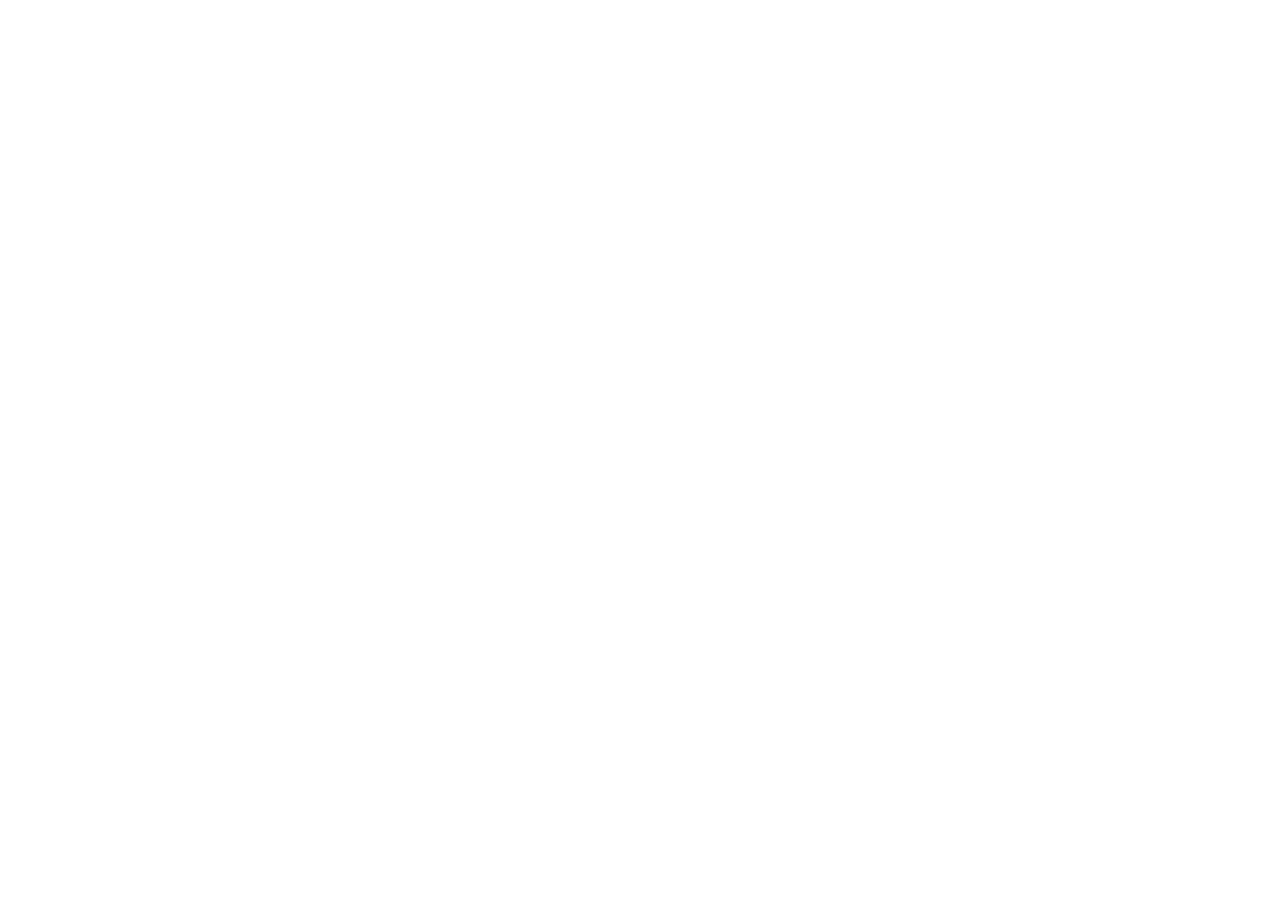
==== index.html @ c8da80b2 "init commit in dev" ====
<!DOCTYPE html>
<html lang="en">
<head>
    <meta charset="UTF-8">
    <meta http-equiv="X-UA-Compatible" content="IE=edge">
    <meta name="viewport" content="width=device-width, initial-scale=1.0">
    <link rel="stylesheet" href="style.css">
    <link rel="stylesheet" href="media.css">
    <title>Dashboard</title>
</head>
<body>
    
</body>
</html>
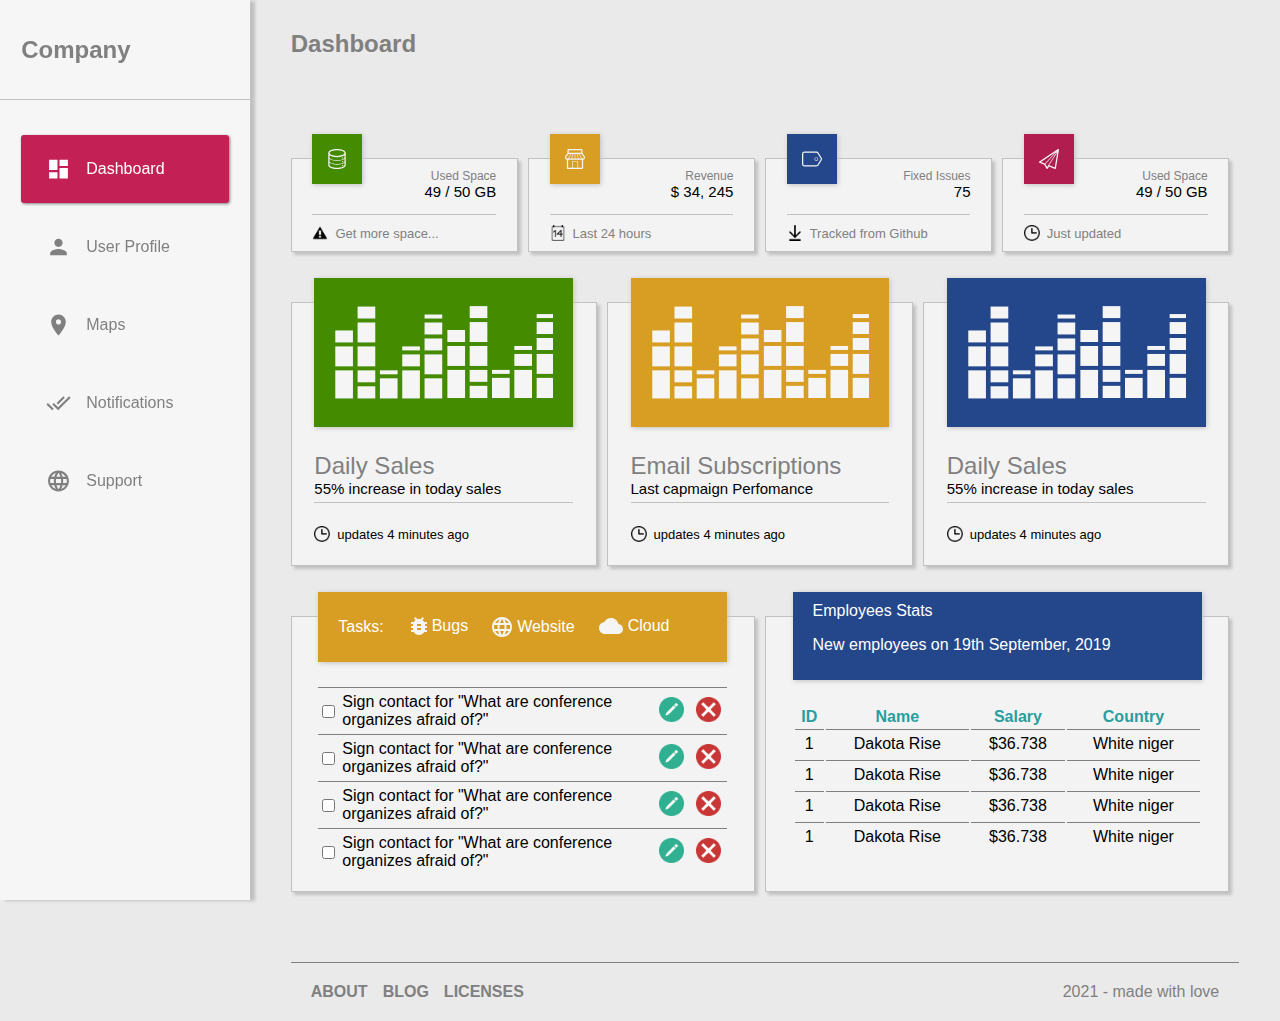
==== commit 1bba41e6: "init commit in dev" ====
--- a/index.html
+++ b/index.html
@@ -1,14 +1,373 @@
 <!DOCTYPE html>
 <html lang="en">
+
 <head>
     <meta charset="UTF-8">
     <meta http-equiv="X-UA-Compatible" content="IE=edge">
     <meta name="viewport" content="width=device-width, initial-scale=1.0">
-    <link rel="stylesheet" href="style.css">
-    <link rel="stylesheet" href="media.css">
+    <!-- GLOBAL INCLUDES -->
+    <link rel="stylesheet" href="assets/css/framework.css"> 
+    <link rel="stylesheet" href="assets/css/media.min.css">
+
+    <!-- UNIQUE INCLUDES -->
+    <link rel="stylesheet" href="assets/css/styleDashboard.min.css">
+
     <title>Dashboard</title>
 </head>
+
 <body>
-    
+    <main id="content">
+        <div class="container">
+            <header class="d-flex">
+                <input type="checkbox" id="burgerCheck" style="display: none;">
+                <label for="burgerCheck">
+                    <div class="burger-menu">
+                        <div class="line"></div>
+                        <div class="line"></div>
+                        <div class="line"></div>
+                    </div>
+                </label>
+                <nav id="mainNavMenu">
+                    <header class="d-flex align-center">
+                        <div class="container">
+                            <div class="wrapper">
+                                <div class="logo">
+                                    <h2>Company</h2>
+                                </div>
+                            </div>
+                        </div>
+                    </header>
+                    <main>
+                        <div class="container">
+                            <ul class="menu no-list-style">
+                                <li class="menuItem active">
+                                    <a href="index.html" class="d-flex align-center">
+                                        <svg height="48" viewBox="0 0 48 48" width="48" xmlns="http://www.w3.org/2000/svg"><path d="M0 0h48v48h-48z" fill="none" /><path fill="gray" d="M6 26h16v-20h-16v20zm0 16h16v-12h-16v12zm20 0h16v-20h-16v20zm0-36v12h16v-12h-16z" /></svg>
+                                        Dashboard
+                                    </a>
+                                </li>
+                                <li class="menuItem">
+                                    <a href="user.html" class="d-flex align-center">
+                                        <svg height="48" viewBox="0 0 48 48" width="48" xmlns="http://www.w3.org/2000/svg"><path d="M0 0h48v48h-48z" fill="none"/><path fill="gray" d="M24 8c-4.42 0-8 3.58-8 8 0 4.41 3.58 8 8 8s8-3.59 8-8c0-4.42-3.58-8-8-8zm0 20c-5.33 0-16 2.67-16 8v4h32v-4c0-5.33-10.67-8-16-8z"/></svg>
+                                        User Profile
+                                    </a>
+                                </li>
+                                <li class="menuItem">
+                                    <a href="#" class="d-flex align-center">
+                                        <svg height="48" viewBox="0 0 48 48" width="48" xmlns="http://www.w3.org/2000/svg"><path d="M0 0h48v48h-48z" fill="none"/><path fill="gray" d="M24 4c-7.73 0-14 6.27-14 14 0 10.5 14 26 14 26s14-15.5 14-26c0-7.73-6.27-14-14-14zm0 19c-2.76 0-5-2.24-5-5s2.24-5 5-5 5 2.24 5 5-2.24 5-5 5z"/></svg>
+                                        Maps
+                                    </a>
+                                </li>
+                                <li class="menuItem">
+                                    <a href="#" class="d-flex align-center">
+                                        <svg height="48" viewBox="0 0 48 48" width="48" xmlns="http://www.w3.org/2000/svg"><path d="M0 0h48v48h-48z" fill="none"/><path fill="gray" d="M36 14l-2.83-2.83-12.68 12.69 2.83 2.83 12.68-12.69zm8.49-2.83l-21.18 21.17-8.34-8.34-2.83 2.83 11.17 11.17 24-24-2.82-2.83zm-43.66 15.66l11.17 11.17 2.83-2.83-11.17-11.17-2.83 2.83z"/></svg>
+                                        Notifications
+                                    </a>
+                                </li>
+                                <li class="menuItem">
+                                    <a href="#" class="d-flex align-center">
+                                        <svg height="48" viewBox="0 0 48 48" width="48" xmlns="http://www.w3.org/2000/svg"><path d="M0 0h48v48h-48z" fill="none"/><path fill="gray" d="M23.99 4c-11.05 0-19.99 8.95-19.99 20s8.94 20 19.99 20c11.05 0 20.01-8.95 20.01-20s-8.96-20-20.01-20zm13.85 12h-5.9c-.65-2.5-1.56-4.9-2.76-7.12 3.68 1.26 6.74 3.81 8.66 7.12zm-13.84-7.93c1.67 2.4 2.97 5.07 3.82 7.93h-7.64c.85-2.86 2.15-5.53 3.82-7.93zm-15.48 19.93c-.33-1.28-.52-2.62-.52-4s.19-2.72.52-4h6.75c-.16 1.31-.27 2.64-.27 4 0 1.36.11 2.69.28 4h-6.76zm1.63 4h5.9c.65 2.5 1.56 4.9 2.76 7.13-3.68-1.26-6.74-3.82-8.66-7.13zm5.9-16h-5.9c1.92-3.31 4.98-5.87 8.66-7.13-1.2 2.23-2.11 4.63-2.76 7.13zm7.95 23.93c-1.66-2.4-2.96-5.07-3.82-7.93h7.64c-.86 2.86-2.16 5.53-3.82 7.93zm4.68-11.93h-9.36c-.19-1.31-.32-2.64-.32-4 0-1.36.13-2.69.32-4h9.36c.19 1.31.32 2.64.32 4 0 1.36-.13 2.69-.32 4zm.51 11.12c1.2-2.23 2.11-4.62 2.76-7.12h5.9c-1.93 3.31-4.99 5.86-8.66 7.12zm3.53-11.12c.16-1.31.28-2.64.28-4 0-1.36-.11-2.69-.28-4h6.75c.33 1.28.53 2.62.53 4s-.19 2.72-.53 4h-6.75z"/></svg>
+                                        Support
+                                    </a>
+                                </li>
+                            </ul>
+                        </div>
+                    </main>
+                </nav>
+                <h2>Dashboard</h2>
+            </header>
+            <main>
+                <section id="subscriptionTypes">
+                    <div class="cards d-flex">
+                        <div class="card green">
+                            <div class="container">
+                                <header class="d-flex align-center justify-content-between">
+                                    <div class="blockUp">
+                                        <svg enable-background="new 0 0 32 32" height="32px" id="Layer_1" version="1.1" viewBox="0 0 32 32" width="32px" xml:space="preserve" xmlns="http://www.w3.org/2000/svg" xmlns:xlink="http://www.w3.org/1999/xlink"><g id="data"><path d="M16,0C9.256,0,2,2.033,2,6.5v19C2,29.965,9.256,32,16,32c6.743,0,14-2.035,14-6.5v-19   C30,2.033,22.742,0,16,0z M28,25.5c0,2.484-5.373,4.5-12,4.5c-6.628,0-12-2.016-12-4.5v-3.736C6.066,23.893,11.05,25,16,25   c4.95,0,9.934-1.107,12-3.236V25.5z M28,19.5h-0.004c0,0.01,0.004,0.021,0.004,0.031C28,22,22.627,24,16,24c-6.627,0-12-2-12-4.469   c0-0.01,0.004-0.021,0.004-0.031H4v-3.736C6.066,17.893,11.05,19,16,19c4.95,0,9.934-1.107,12-3.236V19.5z M28,13.5h-0.004   c0,0.01,0.004,0.021,0.004,0.031C28,16,22.627,18,16,18c-6.627,0-12-2-12-4.469c0-0.01,0.004-0.021,0.004-0.031H4v-3.436   C6.621,12.061,11.425,13,16,13c4.575,0,9.379-0.939,12-2.936V13.5z M16,11C9.372,11,4,8.984,4,6.5C4,4.014,9.372,2,16,2   c6.627,0,12,2.014,12,4.5C28,8.984,22.627,11,16,11z" fill="whitesmoke"/><circle cx="25" cy="26" fill="whitesmoke" r="1"/><circle cx="25" cy="20" fill="whitesmoke" r="1"/><circle cx="25" cy="14" fill="whitesmoke" r="1"/></g></svg>
+                                    </div>
+                                    <div class="info">
+                                        <h5>Used Space</h5>
+                                        <span class="description">49 / 50 GB</span>
+                                    </div>
+                                </header>
+                                <footer>
+                                    <a href="#" class="btn card-btn d-flex align-center">
+                                        <img src="assets/img/icons/alert.png" alt="alert">
+                                        Get more space...
+                                    </a>
+                                </footer>
+                            </div>
+                        </div>
+                        <div class="card yellow">
+                            <div class="container">
+                                <header class="d-flex align-center justify-content-between">
+                                    <div class="blockUp">
+                                        <svg enable-background="new 0 0 32 32" height="32px" id="Layer_1" version="1.1" viewBox="0 0 32 32" width="32px" xml:space="preserve" xmlns="http://www.w3.org/2000/svg" xmlns:xlink="http://www.w3.org/1999/xlink"><path d="M31.4,11.2l-3-3.998c-0.117-0.157-0.256-0.293-0.4-0.423V2c0-1.104-0.896-2-2-2H6  C4.895,0,4,0.896,4,2v4.78C3.856,6.909,3.717,7.044,3.6,7.2l-2.999,3.999C0.213,11.715,0,12.354,0,13v1c0,1.654,1.346,3,3,3h0v13  c0,1.104,0.896,2,2,2h22c1.104,0,2-0.896,2-2V17l0,0c1.654,0,3-1.346,3-3v-1C32,12.354,31.787,11.715,31.4,11.2z M26,2v4H6h0V2H26z   M10.193,15H6.004l4-7h2.189L10.193,15z M13.234,8H15.5v7h-4.266L13.234,8z M16.5,8h2.266l2,7H16.5V8z M19.805,8h2.189l4,7h-4.189  L19.805,8z M2,14v-1c0-0.217,0.07-0.427,0.2-0.6l3-4C5.389,8.148,5.685,8,6,8h2.852l-4,7H3C2.448,15,2,14.553,2,14z M20,30h-7.5V20  H20V30z M27,30h-6V20c0-0.553-0.449-1-1-1h-7.5c-0.552,0-1,0.447-1,1v10H5V17h22V30z M30,14c0,0.553-0.447,1-1,1h-1.854l-4-7H26l0,0  c0.314,0,0.611,0.148,0.799,0.4l3,4C29.93,12.573,30,12.783,30,13V14z" fill="whitesmoke" id="shop_1_"/></svg>
+                                    </div>
+                                    <div class="info">
+                                        <h5>Revenue</h5>
+                                        <span class="description">$ 34, 245</span>
+                                    </div>
+                                </header>
+                                <footer>
+                                    <a href="#" class="btn card-btn d-flex align-center">
+                                        <img src="assets/img/icons/calendar.png" alt="calendar">
+                                        Last 24 hours
+                                    </a>
+                                </footer>
+                            </div>
+                        </div>
+                        <div class="card blue">
+                            <div class="container">
+                                <header class="d-flex align-center justify-content-between">
+                                    <div class="blockUp">
+                                        <svg enable-background="new 0 0 32 32" height="32px" id="Layer_1" version="1.1" viewBox="0 0 32 32" width="32px" xml:space="preserve" xmlns="http://www.w3.org/2000/svg" xmlns:xlink="http://www.w3.org/1999/xlink"><g id="tag"><path clip-rule="evenodd" d="M31.391,13.883l-5-8c-0.73-1.169-2.012-1.88-3.391-1.88H4   c-2.209,0-4,1.791-4,4v16c0,2.209,1.791,4,4,4h19c1.379,0,2.66-0.711,3.391-1.881l5-8C32.203,16.827,32.203,15.18,31.391,13.883z    M29.695,17.062l-5,8.002c-0.367,0.588-1.002,0.939-1.695,0.939H4c-1.103,0-2-0.898-2-2v-16c0-1.103,0.897-2,2-2h19   c0.693,0,1.328,0.352,1.695,0.939l5,8C30.098,15.587,30.098,16.419,29.695,17.062z" fill="whitesmoke" fill-rule="evenodd"/><path clip-rule="evenodd" d="M23,13.003c-1.658,0-3,1.343-3,3c0,1.657,1.342,3,3,3   c1.656,0,3-1.344,3-3C26,14.346,24.656,13.003,23,13.003z M23,18.004c-1.105,0-2-0.896-2-2c0-1.104,0.895-2,2-2   c1.104,0,2,0.896,2,2C25,17.107,24.104,18.004,23,18.004z" fill="whitesmoke" fill-rule="evenodd"/></g></svg>
+                                    </div>
+                                    <div class="info">
+                                        <h5>Fixed Issues</h5>
+                                        <span class="description">75</span>
+                                    </div>
+                                </header>
+                                <footer>
+                                    <a href="#" class="btn card-btn d-flex align-center">
+                                        <img src="assets/img/icons/down.png" alt="arrow down">
+                                        Tracked from Github
+                                    </a>
+                                </footer>
+                            </div>
+                        </div>
+                        <div class="card purple">
+                            <div class="container">
+                                <header class="d-flex align-center justify-content-between">
+                                    <div class="blockUp">
+                                        <svg enable-background="new 0 0 32 32" height="32px" id="Layer_1" version="1.1" viewBox="0 0 32 32" width="32px" xml:space="preserve" xmlns="http://www.w3.org/2000/svg" xmlns:xlink="http://www.w3.org/1999/xlink"><path d="M31.543,0.16C31.377,0.053,31.188,0,31,0c-0.193,0-0.387,0.055-0.555,0.168l-30,20  c-0.309,0.205-0.479,0.566-0.439,0.936c0.038,0.369,0.278,0.688,0.623,0.824l7.824,3.131l3.679,6.438  c0.176,0.309,0.503,0.5,0.857,0.504c0.004,0,0.007,0,0.011,0c0.351,0,0.677-0.186,0.857-0.486l2.077-3.463l9.695,3.877  C25.748,31.977,25.873,32,26,32c0.17,0,0.338-0.043,0.49-0.129c0.264-0.148,0.445-0.408,0.496-0.707l5-30  C32.051,0.771,31.877,0.377,31.543,0.16z M3.136,20.777L26.311,5.326L9.461,23.363c-0.089-0.053-0.168-0.123-0.266-0.162  L3.136,20.777z M10.189,24.066c-0.002-0.004-0.005-0.006-0.007-0.01L29.125,3.781L12.976,28.943L10.189,24.066z M25.217,29.609  l-8.541-3.416c-0.203-0.08-0.414-0.107-0.623-0.119L29.205,5.686L25.217,29.609z" fill="whitesmoke" id="paperplane"/></svg>
+                                    </div>
+                                    <div class="info">
+                                        <h5>Used Space</h5>
+                                        <span class="description">49 / 50 GB</span>
+                                    </div>
+                                </header>
+                                <footer>
+                                    <a href="#" class="btn card-btn d-flex align-center">
+                                        <img src="assets/img/icons/time.png" alt="time">
+                                        Just updated
+                                    </a>
+                                </footer>
+                            </div>
+                        </div>
+                    </div>
+                </section>
+                <section id="news">
+                    <div class="cards d-flex">
+                        <div class="card green">
+                            <div class="container">
+                                <header class="d-flex direction-column">
+                                    <div class="blockUp">
+                                        <img src="assets/img/icons/graphics.svg" alt="">
+                                    </div>
+                                    <div class="info ">
+                                        <h2>Daily Sales</h2>
+                                        <span class="description">55% increase in today sales</span>
+                                    </div>
+                                </header>
+                                <footer>
+                                    <p class="btn card-btn d-flex align-center">
+                                        <img src="assets/img/icons/time.png" alt="time">
+                                        updates 4 minutes ago
+                                    </p>
+                                </footer>
+                            </div>
+                        </div>
+                        <div class="card yellow">
+                            <div class="container">
+                                <header class="d-flex direction-column">
+                                    <div class="blockUp">
+                                        <img src="assets/img/icons/graphics.svg" alt="">
+                                    </div>
+                                    <div class="info ">
+                                        <h2>Email Subscriptions</h2>
+                                        <span class="description">Last capmaign Perfomance</span>
+                                    </div>
+                                </header>
+                                <footer>
+                                    <p class="btn card-btn d-flex align-center">
+                                        <img src="assets/img/icons/time.png" alt="time">
+                                        updates 4 minutes ago
+                                    </p>
+                                </footer>
+                            </div>
+                        </div>
+                        <div class="card blue">
+                            <div class="container">
+                                <header class="d-flex direction-column">
+                                    <div class="blockUp">
+                                        <img src="assets/img/icons/graphics.svg" alt="">
+                                    </div>
+                                    <div class="info ">
+                                        <h2>Daily Sales</h2>
+                                        <span class="description">55% increase in today sales</span>
+                                    </div>
+                                </header>
+                                <footer>
+                                    <p class="btn card-btn d-flex align-center">
+                                        <img src="assets/img/icons/time.png" alt="time">
+                                        updates 4 minutes ago
+                                    </p>
+                                </footer>
+                            </div>
+                        </div>
+                    </div>
+                </section>
+                <section id="tools">
+                    <div class="cards d-flex">
+                        <div class="card yellow">
+                            <div class="container">
+                                <header class="d-flex direction-column">
+                                    <div class="blockUp innerText">
+                                        <div class="text d-flex align-center">
+                                            <p>Tasks: </p>
+                                            <ul class="listTool d-flex no-list-style">
+                                                <li class="itemTool">
+                                                    <a href="#" class="d-flex align-center">
+                                                        <svg height="18px" version="1.1" viewBox="0 0 16 18" width="16px" xmlns="http://www.w3.org/2000/svg" xmlns:sketch="http://www.bohemiancoding.com/sketch/ns" xmlns:xlink="http://www.w3.org/1999/xlink"><title/><desc/><defs/><g fill="none" fill-rule="evenodd" id="Page-1" stroke="none" stroke-width="1"><g fill="whitesmoke" id="Core" transform="translate(-340.000000, -45.000000)"><g id="bug-report" transform="translate(340.000000, 45.000000)"><path d="M16,5 L13.2,5 C12.7,4.2 12.1,3.5 11.4,3 L13,1.4 L11.6,0 L9.4,2.2 C9,2.1 8.5,2 8,2 C7.5,2 7,2.1 6.6,2.2 L4.4,0 L3,1.4 L4.6,3 C3.9,3.5 3.3,4.2 2.8,5 L0,5 L0,7 L2.1,7 C2,7.3 2,7.7 2,8 L2,9 L0,9 L0,11 L2,11 L2,12 C2,12.3 2,12.7 2.1,13 L0,13 L0,15 L2.8,15 C3.8,16.8 5.8,18 8,18 C10.2,18 12.2,16.8 13.2,15 L16,15 L16,13 L13.9,13 C14,12.7 14,12.3 14,12 L14,11 L16,11 L16,9 L14,9 L14,8 C14,7.7 14,7.3 13.9,7 L16,7 L16,5 L16,5 Z M10,13 L6,13 L6,11 L10,11 L10,13 L10,13 Z M10,9 L6,9 L6,7 L10,7 L10,9 L10,9 Z" id="Shape"/></g></g></g></svg> 
+                                                        Bugs
+                                                    </a>
+                                                </li>
+                                                <li class="itemTool">
+                                                    <a href="#" class="d-flex align-center">
+                                                        <svg height="20px" version="1.1" viewBox="0 0 20 20" width="20px" xmlns="http://www.w3.org/2000/svg" xmlns:sketch="http://www.bohemiancoding.com/sketch/ns" xmlns:xlink="http://www.w3.org/1999/xlink"><title/><desc/><defs/><g fill="none" fill-rule="evenodd" id="Page-1" stroke="none" stroke-width="1"><g fill="whitesmoke" id="Core" transform="translate(-296.000000, -296.000000)"><g id="language" transform="translate(296.000000, 296.000000)"><path d="M10,0 C4.5,0 0,4.5 0,10 C0,15.5 4.5,20 10,20 C15.5,20 20,15.5 20,10 C20,4.5 15.5,0 10,0 L10,0 Z M16.9,6 L14,6 C13.7,4.7 13.2,3.6 12.6,2.4 C14.4,3.1 16,4.3 16.9,6 L16.9,6 Z M10,2 C10.8,3.2 11.5,4.5 11.9,6 L8.1,6 C8.5,4.6 9.2,3.2 10,2 L10,2 Z M2.3,12 C2.1,11.4 2,10.7 2,10 C2,9.3 2.1,8.6 2.3,8 L5.7,8 C5.6,8.7 5.6,9.3 5.6,10 C5.6,10.7 5.7,11.3 5.7,12 L2.3,12 L2.3,12 Z M3.1,14 L6,14 C6.3,15.3 6.8,16.4 7.4,17.6 C5.6,16.9 4,15.7 3.1,14 L3.1,14 Z M6,6 L3.1,6 C4.1,4.3 5.6,3.1 7.4,2.4 C6.8,3.6 6.3,4.7 6,6 L6,6 Z M10,18 C9.2,16.8 8.5,15.5 8.1,14 L11.9,14 C11.5,15.4 10.8,16.8 10,18 L10,18 Z M12.3,12 L7.7,12 C7.6,11.3 7.5,10.7 7.5,10 C7.5,9.3 7.6,8.7 7.7,8 L12.4,8 C12.5,8.7 12.6,9.3 12.6,10 C12.6,10.7 12.4,11.3 12.3,12 L12.3,12 Z M12.6,17.6 C13.2,16.5 13.7,15.3 14,14 L16.9,14 C16,15.7 14.4,16.9 12.6,17.6 L12.6,17.6 Z M14.4,12 C14.5,11.3 14.5,10.7 14.5,10 C14.5,9.3 14.4,8.7 14.4,8 L17.8,8 C18,8.6 18.1,9.3 18.1,10 C18.1,10.7 18,11.4 17.8,12 L14.4,12 L14.4,12 Z" id="Shape"/></g></g></g></svg>
+                                                        Website
+                                                    </a>
+                                                </li>
+                                                <li class="itemTool">
+                                                    <a href="#" class="d-flex align-center">
+                                                        <svg height="16px" version="1.1" viewBox="0 0 24 16" width="24px" xmlns="http://www.w3.org/2000/svg" xmlns:sketch="http://www.bohemiancoding.com/sketch/ns" xmlns:xlink="http://www.w3.org/1999/xlink"><title/><desc/><defs/><g fill="none" fill-rule="evenodd" id="Page-1" stroke="none" stroke-width="1"><g fill="whitesmoke" id="Core" transform="translate(-378.000000, -88.000000)"><g id="cloud" transform="translate(378.000000, 88.000000)"><path d="M19.4,6 C18.7,2.6 15.7,0 12,0 C9.1,0 6.6,1.6 5.4,4 C2.3,4.4 0,6.9 0,10 C0,13.3 2.7,16 6,16 L19,16 C21.8,16 24,13.8 24,11 C24,8.4 21.9,6.2 19.4,6 L19.4,6 Z" id="Shape"/></g></g></g></svg>
+                                                        Cloud
+                                                    </a>
+                                                </li>
+                                            </ul>
+                                        </div>
+                                    </div>
+                                    <div class="info">
+                                        <ul class="taskList no-list-style">
+                                            <li class="taskItem d-flex align-center">
+                                                <label class="d-flex align-center"><input type="checkbox">Sign contact for "What are conference organizes afraid of?"</label>
+                                                <div class="buttons d-flex">
+                                                    <button class="btn-task btn-task-edit">
+                                                        <img src="assets/img/icons/edit.png" alt="edit">
+                                                    </button>
+                                                    <button class="btn-task btn-task-delete">
+                                                        <img src="assets/img/icons/remove.png" alt="remove">
+                                                    </button>
+                                                </div>
+                                            </li>
+                                            <li class="taskItem d-flex align-center">
+                                                <label class="d-flex align-center"><input type="checkbox">Sign contact for "What are conference organizes afraid of?"</label>
+                                                <div class="buttons d-flex">
+                                                    <button class="btn-task btn-task-edit">
+                                                        <img src="assets/img/icons/edit.png" alt="edit">
+                                                    </button>
+                                                    <button class="btn-task btn-task-delete">
+                                                        <img src="assets/img/icons/remove.png" alt="remove">
+                                                    </button>
+                                                </div>
+                                            </li>
+                                            <li class="taskItem d-flex align-center">
+                                                <label class="d-flex align-center"><input type="checkbox">Sign contact for "What are conference organizes afraid of?"</label>
+                                                <div class="buttons d-flex">
+                                                    <button class="btn-task btn-task-edit">
+                                                        <img src="assets/img/icons/edit.png" alt="edit">
+                                                    </button>
+                                                    <button class="btn-task btn-task-delete">
+                                                        <img src="assets/img/icons/remove.png" alt="remove">
+                                                    </button>
+                                                </div>
+                                            </li>
+                                            <li class="taskItem d-flex align-center">
+                                                <label class="d-flex align-center"><input type="checkbox">Sign contact for "What are conference organizes afraid of?"</label>
+                                                <div class="buttons d-flex">
+                                                    <button class="btn-task btn-task-edit">
+                                                        <img src="assets/img/icons/edit.png" alt="edit">
+                                                    </button>
+                                                    <button class="btn-task btn-task-delete">
+                                                        <img src="assets/img/icons/remove.png" alt="remove">
+                                                    </button>
+                                                </div>
+                                            </li>
+                                        </ul>
+                                    </div>
+                                </header>
+                            </div>
+                        </div>
+                        <div class="card blue">
+                            <div class="container">
+                                <header class="d-flex direction-column">
+                                    <div class="blockUp innerText">
+                                        <div class="text d-flex direction-column">
+                                            <h4>Employees Stats</h4>
+                                            <p>New employees on 19th September, 2019</p>
+                                        </div>
+                                    </div>
+                                    <div class="info">
+                                        <table>
+                                            <thead>
+                                                <tr>
+                                                    <th>ID</th>
+                                                    <th>Name</th>
+                                                    <th colspan="3">Salary</th>
+                                                    <th>Country</th>
+                                                </tr>
+                                            </thead>
+                                            <tbody>
+                                                <tr>
+                                                    <td>1</td>
+                                                    <td>Dakota Rise</td>
+                                                    <td colspan="3">$36.738</td>
+                                                    <td>White niger</td>
+                                                </tr>
+                                                <tr>
+                                                    <td>1</td>
+                                                    <td>Dakota Rise</td>
+                                                    <td colspan="3">$36.738</td>
+                                                    <td>White niger</td>
+                                                </tr>
+                                                <tr>
+                                                    <td>1</td>
+                                                    <td>Dakota Rise</td>
+                                                    <td colspan="3">$36.738</td>
+                                                    <td>White niger</td>
+                                                </tr>
+                                                <tr>
+                                                    <td>1</td>
+                                                    <td>Dakota Rise</td>
+                                                    <td colspan="3">$36.738</td>
+                                                    <td>White niger</td>
+                                                </tr>
+                                            </tbody>
+                                        </table>
+                                    </div>
+                                </header>
+                            </div>
+                        </div>
+                    </div>
+                </section>
+            </main>
+        </div>
+        <footer id="mainFooter">
+            <div class="container">
+                <div class="wrapper d-flex justify-content-between align-center">
+                    <ul class="menuList no-list-style">
+                        <li class="menuItem"><a href="#">ABOUT</a></li>
+                        <li class="menuItem"><a href="#">BLOG</a></li>
+                        <li class="menuItem"><a href="#">LICENSES</a></li>
+                    </ul>
+                    <p class="copyright">
+                        2021 - made with love
+                    </p>
+                </div>
+            </div>
+        </footer>
+    </main>
 </body>
+
 </html>--- a/assets/css/framework.css
+++ b/assets/css/framework.css
@@ -0,0 +1,272 @@
+/* ** VARIABLES ** */
+/* CARD VARIABLES */
+/* MIXINS */
+.green .blockUp {
+  background: #448B00;
+}
+
+.yellow .blockUp {
+  background: #D89E24;
+}
+
+.blue .blockUp {
+  background: #24478B;
+}
+
+.purple .blockUp {
+  background: #B01D4E;
+}
+
+* {
+  -webkit-box-sizing: border-box;
+          box-sizing: border-box;
+}
+
+body {
+  height: 100vh;
+  padding: 0;
+  margin: 0;
+  font-family: "Segoe UI", sans-serif;
+  background: #EAEAEA;
+  display: -webkit-box;
+  display: -ms-flexbox;
+  display: flex;
+}
+
+h1, h2, h3, h4, h5, h6 {
+  color: gray;
+  margin: 0;
+}
+
+.container {
+  width: 95%;
+  padding-right: 15px;
+  padding-left: 15px;
+  margin-right: auto;
+  margin-left: auto;
+}
+
+.d-flex {
+  display: -webkit-box;
+  display: -ms-flexbox;
+  display: flex;
+}
+
+.justify-content-center {
+  -webkit-box-pack: center;
+      -ms-flex-pack: center;
+          justify-content: center;
+}
+
+.justify-content-right {
+  -webkit-box-pack: end;
+      -ms-flex-pack: end;
+          justify-content: flex-end;
+}
+
+.justify-content-between {
+  -webkit-box-pack: justify;
+      -ms-flex-pack: justify;
+          justify-content: space-between;
+}
+
+.align-center {
+  -webkit-box-align: center;
+      -ms-flex-align: center;
+          align-items: center;
+}
+
+.align-end {
+  -webkit-box-align: end;
+      -ms-flex-align: end;
+          align-items: flex-end;
+}
+
+.direction-column {
+  -webkit-box-orient: vertical;
+  -webkit-box-direction: normal;
+      -ms-flex-direction: column;
+          flex-direction: column;
+}
+
+.no-list-style {
+  list-style: none;
+}
+
+a {
+  color: gray;
+  text-decoration: none;
+}
+
+/* MENU */
+nav#mainNavMenu {
+  z-index: 99999;
+  -webkit-transition: .1s linear;
+  transition: .1s linear;
+  background: #F6F6F6;
+  width: 300px;
+  height: 100%;
+  position: fixed;
+  bottom: 0;
+  left: 0;
+  top: 0;
+  -webkit-box-shadow: 5px 1px 3px #C1C1C1;
+          box-shadow: 5px 1px 3px #C1C1C1;
+}
+
+nav#mainNavMenu header {
+  height: 100px;
+  border-bottom: 1px solid #C1C1C1;
+}
+
+nav#mainNavMenu main {
+  margin-top: 35px;
+}
+
+nav#mainNavMenu main ul.menu {
+  padding-left: 0;
+}
+
+nav#mainNavMenu main ul.menu li {
+  margin-top: 10px;
+  -webkit-transition: .3s linear;
+  transition: .3s linear;
+}
+
+nav#mainNavMenu main ul.menu li a {
+  padding: 10px 25px;
+}
+
+nav#mainNavMenu main ul.menu li svg {
+  width: 25px;
+  margin-right: 15px;
+}
+
+nav#mainNavMenu main ul.menu li:hover {
+  background-color: #C32056;
+  border-radius: 3px;
+  -webkit-box-shadow: 1px 1px 3px gray;
+          box-shadow: 1px 1px 3px gray;
+}
+
+nav#mainNavMenu main ul.menu li:hover a {
+  color: #FFFFFF;
+}
+
+nav#mainNavMenu main ul.menu li:hover a svg path + path {
+  fill: white;
+}
+
+nav#mainNavMenu main .active {
+  background-color: #C32056;
+  border-radius: 3px;
+  -webkit-box-shadow: 1px 1px 3px gray;
+          box-shadow: 1px 1px 3px gray;
+}
+
+nav#mainNavMenu main .active a {
+  color: #FFFFFF;
+}
+
+nav#mainNavMenu main .active a svg path + path {
+  fill: white;
+}
+
+.cards {
+  -webkit-box-pack: justify;
+      -ms-flex-pack: justify;
+          justify-content: space-between;
+}
+
+#content {
+  width: 100%;
+  margin-left: 300px;
+  margin-top: 30px;
+}
+
+#content header label {
+  left: 0;
+  -webkit-transition: .1s linear;
+  transition: .1s linear;
+}
+
+#content header .burger-menu {
+  display: none;
+  -webkit-box-orient: vertical;
+  -webkit-box-direction: normal;
+      -ms-flex-direction: column;
+          flex-direction: column;
+  position: relative;
+  margin-right: 15px;
+  z-index: 999999;
+}
+
+#content header .burger-menu::before {
+  content: "\00D7";
+  position: fixed;
+  font-size: 50px;
+  color: gray;
+  width: 35px;
+  -webkit-transition: .3s linear;
+  transition: .3s linear;
+  opacity: 0;
+  top: 0;
+}
+
+#content header .burger-menu .line {
+  width: 35px;
+  height: 3px;
+  background-color: gray;
+  border-radius: 1px;
+  margin-top: 6px;
+  -webkit-transition: .1s linear;
+  transition: .1s linear;
+  display: -webkit-box;
+  display: -ms-flexbox;
+  display: flex;
+}
+
+#content header #burgerCheck:checked + label + nav#mainNavMenu {
+  left: 0;
+}
+
+#content header #burgerCheck:checked + label {
+  position: relative;
+  left: 160px;
+}
+
+#content header #burgerCheck:checked + label .burger-menu .line {
+  opacity: 0;
+}
+
+#content header #burgerCheck:checked + label .burger-menu::before {
+  top: 15px;
+  opacity: 1;
+}
+
+footer#mainFooter .wrapper {
+  border-top: 1px solid gray;
+  color: grey;
+  padding: 20px;
+}
+
+footer#mainFooter .wrapper p {
+  margin: 0;
+}
+
+footer#mainFooter .wrapper ul.menuList {
+  padding: 0;
+  margin: 0;
+  display: -webkit-box;
+  display: -ms-flexbox;
+  display: flex;
+}
+
+footer#mainFooter .wrapper ul.menuList li.menuItem {
+  margin-right: 15px;
+}
+
+footer#mainFooter .wrapper ul.menuList li.menuItem a {
+  font-weight: bold;
+}
+/*# sourceMappingURL=framework.css.map */--- a/assets/css/media.min.css
+++ b/assets/css/media.min.css
@@ -0,0 +1 @@
+@media screen and (max-width:1500px){nav#mainNavMenu{width:250px}#content{margin-left:250px}.cards .card header .info .description{font-size:15px!important}#subscriptionTypes .cards .card header .blockUp svg{width:20px!important;height:auto}#subscriptionTypes .cards .card header .blockUp{width:50px!important;height:50px!important}}@media screen and (min-width:1000px) and (max-width:1200px){#tools .card:nth-child(1) ul{padding-left:0!important}#tools .card:nth-child(1) a,#tools .card:nth-child(1) p{font-size:12px}}@media screen and (max-width:1000px){#subscriptionTypes .cards,#tools .cards{-ms-flex-wrap:wrap;flex-wrap:wrap}#subscriptionTypes .cards .card,#tools .cards .card{-webkit-box-flex:1;-ms-flex-positive:1;flex-grow:1;width:33%!important}#tools .cards .card{width:100%!important}.profileSettings{-webkit-box-orient:vertical;-webkit-box-direction:reverse;-ms-flex-direction:column-reverse;flex-direction:column-reverse}.profileSettings .card{width:100%!important}.profileSettings .card .info form button{width:75%}}@media screen and (max-width:800px){nav#mainNavMenu{left:-999px}#content{margin-left:0}#content .burger-menu{display:-webkit-box!important;display:-ms-flexbox!important;display:flex!important}}@media screen and (max-width:650px){#news .cards{-ms-flex-wrap:wrap;flex-wrap:wrap}#news .cards .card{-webkit-box-flex:1;-ms-flex-positive:1;flex-grow:1;width:100%!important}}@media screen and (max-width:500px){#subscriptionTypes .cards .card{-webkit-box-flex:1;-ms-flex-positive:1;flex-grow:1;width:100%!important}}--- a/assets/css/styleDashboard.min.css
+++ b/assets/css/styleDashboard.min.css
@@ -0,0 +1 @@
+#content main{margin-top:50px}#content main #subscriptionTypes .cards .card{width:24%;background:#f3f3f3;border:1px solid #c1c1c1;-webkit-box-shadow:3px 3px 3px #c1c1c1;box-shadow:3px 3px 3px #c1c1c1}#content main #subscriptionTypes .cards .card{margin-right:10px;margin-top:50px}#content main #subscriptionTypes .cards .card header .text h4{color:#fff;font-weight:400}#content main #subscriptionTypes .cards .card header .info{display:-webkit-box;display:-ms-flexbox;display:flex;-webkit-box-orient:vertical;-webkit-box-direction:normal;-ms-flex-direction:column;flex-direction:column}#content main #subscriptionTypes .cards .card header .info h5{font-size:12px;text-align:right;font-weight:400}#content main #subscriptionTypes .cards .card header .info h2{font-weight:400;text-align:left}#content main #subscriptionTypes .cards .card header .info h2+.description{font-size:16px;text-align:left}#content main #subscriptionTypes .cards .card header .info .description{font-size:25px;text-align:right}#content main #subscriptionTypes .cards .card header .blockUp{display:-webkit-box;display:-ms-flexbox;display:flex;-webkit-box-pack:center;-ms-flex-pack:center;justify-content:center;-webkit-box-align:center;-ms-flex-align:center;align-items:center;width:70px;height:70px;position:relative;top:-25px;-webkit-box-shadow:1px 1px 5px #c1c1c1;box-shadow:1px 1px 5px #c1c1c1}#content main #subscriptionTypes .cards .card header .blockUp img{width:40px;padding:20px}#content main #subscriptionTypes .cards .card header .blockUp svg{width:40px;height:auto}#content main #subscriptionTypes .cards .card header .innerText{-webkit-box-pack:start!important;-ms-flex-pack:start!important;justify-content:flex-start!important;padding:10px 20px;color:#fff}#content main #subscriptionTypes .cards .card header .innerText ul.listTool{padding-left:15px;margin:0}#content main #subscriptionTypes .cards .card header .innerText ul.listTool li.itemTool a{padding:10px 12px;color:#fff;-webkit-transition:.2s linear;transition:.2s linear;border-radius:3px}#content main #subscriptionTypes .cards .card header .innerText ul.listTool li.itemTool a:hover{background-color:#dead49}#content main #subscriptionTypes .cards .card header .innerText ul.listTool li.itemTool a svg{margin-right:5px;width:auto!important}#content main #subscriptionTypes .cards .card footer{margin-top:5px;padding:10px 0;border-top:1px solid #c1c1c1}#content main #subscriptionTypes .cards .card footer .card-btn{font-size:13px}#content main #subscriptionTypes .cards .card footer .card-btn img{width:16px;margin-right:7px}#content main #news .cards .card{width:33%;background:#f3f3f3;border:1px solid #c1c1c1;-webkit-box-shadow:3px 3px 3px #c1c1c1;box-shadow:3px 3px 3px #c1c1c1}#content main #news .cards .card{margin-right:10px;margin-top:50px}#content main #news .cards .card header .text h4{color:#fff;font-weight:400}#content main #news .cards .card header .info{display:-webkit-box;display:-ms-flexbox;display:flex;-webkit-box-orient:vertical;-webkit-box-direction:normal;-ms-flex-direction:column;flex-direction:column}#content main #news .cards .card header .info h5{font-size:12px;text-align:right;font-weight:400}#content main #news .cards .card header .info h2{font-weight:400;text-align:left}#content main #news .cards .card header .info h2+.description{font-size:16px;text-align:left}#content main #news .cards .card header .info .description{font-size:25px;text-align:right}#content main #news .cards .card header .blockUp{display:-webkit-box;display:-ms-flexbox;display:flex;-webkit-box-pack:center;-ms-flex-pack:center;justify-content:center;-webkit-box-align:center;-ms-flex-align:center;align-items:center;width:100%;height:100%;position:relative;top:-25px;-webkit-box-shadow:1px 1px 5px #c1c1c1;box-shadow:1px 1px 5px #c1c1c1}#content main #news .cards .card header .blockUp img{width:100%;padding:20px}#content main #news .cards .card header .blockUp svg{width:100%;height:auto}#content main #news .cards .card header .innerText{-webkit-box-pack:start!important;-ms-flex-pack:start!important;justify-content:flex-start!important;padding:10px 20px;color:#fff}#content main #news .cards .card header .innerText ul.listTool{padding-left:15px;margin:0}#content main #news .cards .card header .innerText ul.listTool li.itemTool a{padding:10px 12px;color:#fff;-webkit-transition:.2s linear;transition:.2s linear;border-radius:3px}#content main #news .cards .card header .innerText ul.listTool li.itemTool a:hover{background-color:#dead49}#content main #news .cards .card header .innerText ul.listTool li.itemTool a svg{margin-right:5px;width:auto!important}#content main #news .cards .card footer{margin-top:5px;padding:10px 0;border-top:1px solid #c1c1c1}#content main #news .cards .card footer .card-btn{font-size:13px}#content main #news .cards .card footer .card-btn img{width:16px;margin-right:7px}#content main #tools{padding-bottom:70px}#content main #tools .cards .card{width:50%;background:#f3f3f3;border:1px solid #c1c1c1;-webkit-box-shadow:3px 3px 3px #c1c1c1;box-shadow:3px 3px 3px #c1c1c1}#content main #tools .cards .card{margin-right:10px;margin-top:50px}#content main #tools .cards .card header .text h4{color:#fff;font-weight:400}#content main #tools .cards .card header .info{display:-webkit-box;display:-ms-flexbox;display:flex;-webkit-box-orient:vertical;-webkit-box-direction:normal;-ms-flex-direction:column;flex-direction:column}#content main #tools .cards .card header .info h5{font-size:12px;text-align:right;font-weight:400}#content main #tools .cards .card header .info h2{font-weight:400;text-align:left}#content main #tools .cards .card header .info h2+.description{font-size:16px;text-align:left}#content main #tools .cards .card header .info .description{font-size:25px;text-align:right}#content main #tools .cards .card header .blockUp{display:-webkit-box;display:-ms-flexbox;display:flex;-webkit-box-pack:center;-ms-flex-pack:center;justify-content:center;-webkit-box-align:center;-ms-flex-align:center;align-items:center;width:100%;height:100%;position:relative;top:-25px;-webkit-box-shadow:1px 1px 5px #c1c1c1;box-shadow:1px 1px 5px #c1c1c1}#content main #tools .cards .card header .blockUp img{width:100%;padding:20px}#content main #tools .cards .card header .blockUp svg{width:100%;height:auto}#content main #tools .cards .card header .innerText{-webkit-box-pack:start!important;-ms-flex-pack:start!important;justify-content:flex-start!important;padding:10px 20px;color:#fff}#content main #tools .cards .card header .innerText ul.listTool{padding-left:15px;margin:0}#content main #tools .cards .card header .innerText ul.listTool li.itemTool a{padding:10px 12px;color:#fff;-webkit-transition:.2s linear;transition:.2s linear;border-radius:3px}#content main #tools .cards .card header .innerText ul.listTool li.itemTool a:hover{background-color:#dead49}#content main #tools .cards .card header .innerText ul.listTool li.itemTool a svg{margin-right:5px;width:auto!important}#content main #tools .cards .card footer{margin-top:5px;padding:10px 0;border-top:1px solid #c1c1c1}#content main #tools .cards .card footer .card-btn{font-size:13px}#content main #tools .cards .card footer .card-btn img{width:16px;margin-right:7px}#content main #tools .cards .card header .info p+p{margin-top:10px}#content main #tools .cards .card header .info ul.taskList{padding:0;margin-top:0}#content main #tools .cards .card header .info ul.taskList li.taskItem{-webkit-box-pack:justify;-ms-flex-pack:justify;justify-content:space-between;border-top:1px solid gray;padding:5px 0}#content main #tools .cards .card header .info ul.taskList li.taskItem+#content main #tools .cards .card header .info ul.taskList li.taskItem{border-top:none}#content main #tools .cards .card header .info ul.taskList li.taskItem label{cursor:pointer}#content main #tools .cards .card header .info ul.taskList li.taskItem label input[type=checkbox]{margin-right:7px}#content main #tools .cards .card header .info ul.taskList li.taskItem .btn-task{background:0 0;border:none;-webkit-transition:.2s linear;transition:.2s linear;cursor:pointer}#content main #tools .cards .card header .info ul.taskList li.taskItem .btn-task:hover{opacity:.8}#content main #tools .cards .card header .info ul.taskList li.taskItem .btn-task img{width:25px}#content main #tools .cards .card header .info table tr th{color:#289e9e}#content main #tools .cards .card header .info table tr td{border-top:1px solid gray;padding:5px 0;text-align:center}